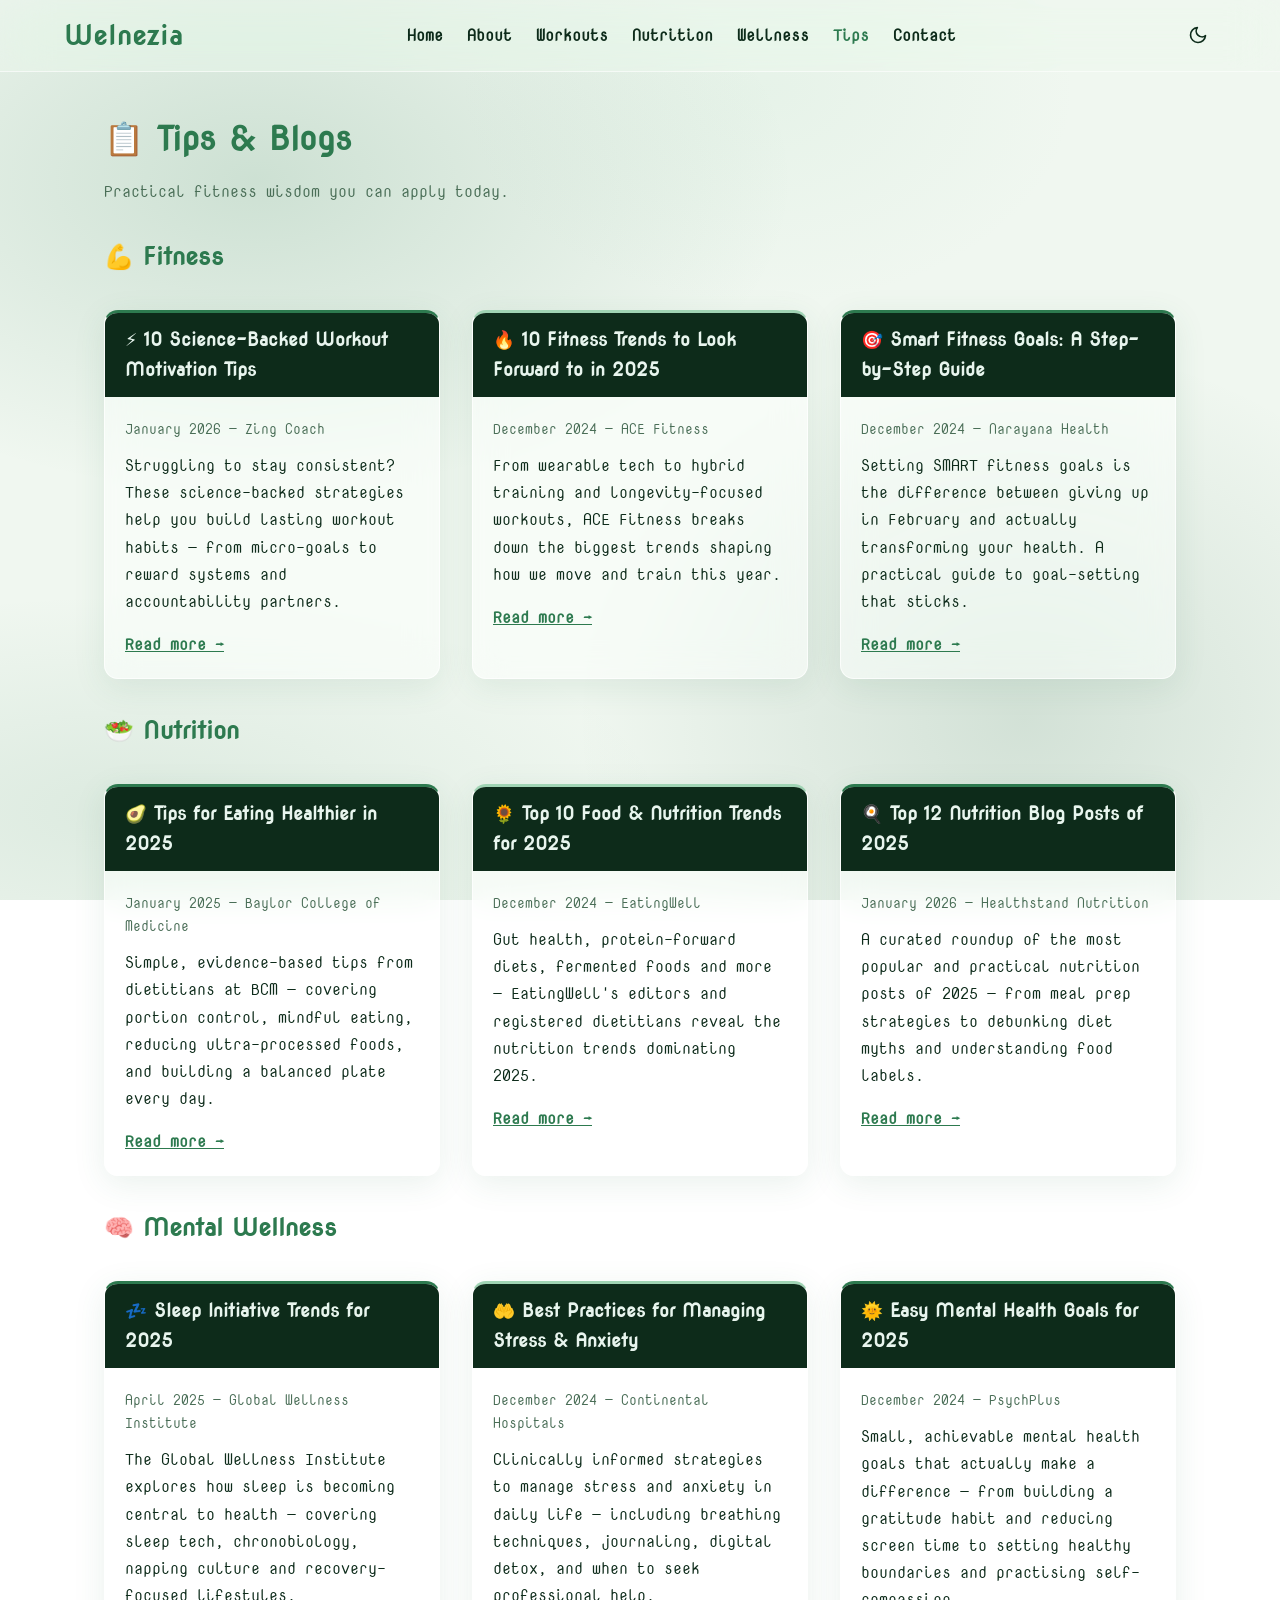
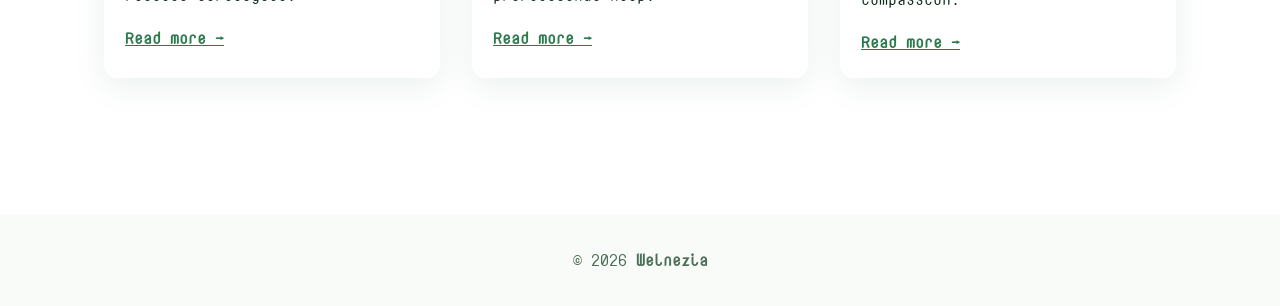
==== blogs.html @ dfc25dbd "updated homepage" ====
<!DOCTYPE html>
<html lang="en">
<head>
  <meta charset="UTF-8">
  <meta name="viewport" content="width=device-width, initial-scale=1.0">
  <title>Welnezia | Tips & Blogs</title>
  <meta name="description" content="Welnezia – Practical fitness, nutrition and wellness blog articles.">
  <meta name="keywords" content="fitness blog, nutrition tips, wellness, mental health, workout advice">
  <link rel="preconnect" href="https://fonts.googleapis.com">
  <link rel="preconnect" href="https://fonts.gstatic.com" crossorigin>
  <link href="https://fonts.googleapis.com/css2?family=Nova+Mono&family=Nova+Round&display=swap" rel="stylesheet">
  <link rel="stylesheet" href="css/style.css">
</head>
<body>

  <header>
    <a href="index.html" class="logo">Welnezia</a>
    <nav>
      <ul class="nav-links">
        <li><a href="index.html">Home</a></li>
        <li><a href="about.html">About</a></li>
        <li><a href="workouts.html">Workouts</a></li>
        <li><a href="nutrition.html">Nutrition</a></li>
        <li><a href="mental.html">Wellness</a></li>
        <li><a href="blogs.html" class="active">Tips</a></li>
        <li><a href="contact.html">Contact</a></li>
      </ul>
    </nav>
    <div class="nav-controls">
      <button id="theme-toggle" aria-label="Toggle theme"></button>
      <button id="hamburger" aria-label="Open menu"></button>
    </div>
  </header>

  <div id="mobile-menu">
    <a href="index.html">Home</a>
    <a href="about.html">About</a>
    <a href="workouts.html">Workouts</a>
    <a href="nutrition.html">Nutrition</a>
    <a href="mental.html">Wellness</a>
    <a href="blogs.html" class="active">Tips</a>
    <a href="contact.html">Contact</a>
  </div>

  <main>

    <h1>&#128203; Tips &amp; Blogs</h1>
    <p style="color:var(--text-muted); margin-bottom:2rem;">Practical fitness wisdom you can apply today.</p>

    <!-- Fitness -->
    <section style="margin-bottom:2rem;">
      <h2>&#128170; Fitness</h2>
      <div class="grid-container">

        <div class="card">
          <div class="card-heading">&#9889; 10 Science-Backed Workout Motivation Tips</div>
          <div class="card-body">
            <p style="font-size:0.85rem; color:var(--text-muted); margin-bottom:0.75rem;">January 2026 &mdash; Zing Coach</p>
            <p>Struggling to stay consistent? These science-backed strategies help you build lasting workout habits — from micro-goals to reward systems and accountability partners.</p>
            <a href="https://www.zing.coach/fitness-library/workout-motivation-tips" target="_blank" rel="noopener noreferrer" style="color:var(--primary); font-weight:600; display:inline-block; margin-top:1rem;">Read more &rarr;</a>
          </div>
        </div>

        <div class="card">
          <div class="card-heading">&#128293; 10 Fitness Trends to Look Forward to in 2025</div>
          <div class="card-body">
            <p style="font-size:0.85rem; color:var(--text-muted); margin-bottom:0.75rem;">December 2024 &mdash; ACE Fitness</p>
            <p>From wearable tech to hybrid training and longevity-focused workouts, ACE Fitness breaks down the biggest trends shaping how we move and train this year.</p>
            <a href="https://www.acefitness.org/resources/pros/expert-articles/8776/10-fitness-trends-to-look-forward-to-in-2025/" target="_blank" rel="noopener noreferrer" style="color:var(--primary); font-weight:600; display:inline-block; margin-top:1rem;">Read more &rarr;</a>
          </div>
        </div>

        <div class="card">
          <div class="card-heading">&#127919; Smart Fitness Goals: A Step-by-Step Guide</div>
          <div class="card-body">
            <p style="font-size:0.85rem; color:var(--text-muted); margin-bottom:0.75rem;">December 2024 &mdash; Narayana Health</p>
            <p>Setting SMART fitness goals is the difference between giving up in February and actually transforming your health. A practical guide to goal-setting that sticks.</p>
            <a href="https://www.narayanahealth.org/blog/smart-fitness-goals-for-a-step-by-step-guide-to-a-healthier-you" target="_blank" rel="noopener noreferrer" style="color:var(--primary); font-weight:600; display:inline-block; margin-top:1rem;">Read more &rarr;</a>
          </div>
        </div>

      </div>
    </section>

    <!-- Nutrition -->
    <section style="margin-bottom:2rem;">
      <h2>&#129367; Nutrition</h2>
      <div class="grid-container">

        <div class="card">
          <div class="card-heading">&#129361; Tips for Eating Healthier in 2025</div>
          <div class="card-body">
            <p style="font-size:0.85rem; color:var(--text-muted); margin-bottom:0.75rem;">January 2025 &mdash; Baylor College of Medicine</p>
            <p>Simple, evidence-based tips from dietitians at BCM — covering portion control, mindful eating, reducing ultra-processed foods, and building a balanced plate every day.</p>
            <a href="https://www.bcm.edu/news/tips-for-eating-healthier-in-2025" target="_blank" rel="noopener noreferrer" style="color:var(--primary); font-weight:600; display:inline-block; margin-top:1rem;">Read more &rarr;</a>
          </div>
        </div>

        <div class="card">
          <div class="card-heading">&#127803; Top 10 Food &amp; Nutrition Trends for 2025</div>
          <div class="card-body">
            <p style="font-size:0.85rem; color:var(--text-muted); margin-bottom:0.75rem;">December 2024 &mdash; EatingWell</p>
            <p>Gut health, protein-forward diets, fermented foods and more — EatingWell's editors and registered dietitians reveal the nutrition trends dominating 2025.</p>
            <a href="https://www.eatingwell.com/eatingwell-food-and-nutrition-trends-2025-8761210" target="_blank" rel="noopener noreferrer" style="color:var(--primary); font-weight:600; display:inline-block; margin-top:1rem;">Read more &rarr;</a>
          </div>
        </div>

        <div class="card">
          <div class="card-heading">&#127859; Top 12 Nutrition Blog Posts of 2025</div>
          <div class="card-body">
            <p style="font-size:0.85rem; color:var(--text-muted); margin-bottom:0.75rem;">January 2026 &mdash; Healthstand Nutrition</p>
            <p>A curated roundup of the most popular and practical nutrition posts of 2025 — from meal prep strategies to debunking diet myths and understanding food labels.</p>
            <a href="https://www.healthstandnutrition.com/top-nutrition-blog-posts-2025/" target="_blank" rel="noopener noreferrer" style="color:var(--primary); font-weight:600; display:inline-block; margin-top:1rem;">Read more &rarr;</a>
          </div>
        </div>

      </div>
    </section>

    <!-- Mental Wellness -->
    <section style="margin-bottom:2rem;">
      <h2>&#129504; Mental Wellness</h2>
      <div class="grid-container">

        <div class="card">
          <div class="card-heading">&#128164; Sleep Initiative Trends for 2025</div>
          <div class="card-body">
            <p style="font-size:0.85rem; color:var(--text-muted); margin-bottom:0.75rem;">April 2025 &mdash; Global Wellness Institute</p>
            <p>The Global Wellness Institute explores how sleep is becoming central to health — covering sleep tech, chronobiology, napping culture and recovery-focused lifestyles.</p>
            <a href="https://globalwellnessinstitute.org/global-wellness-institute-blog/2025/04/02/sleep-initiative-trends-for-2025/" target="_blank" rel="noopener noreferrer" style="color:var(--primary); font-weight:600; display:inline-block; margin-top:1rem;">Read more &rarr;</a>
          </div>
        </div>

        <div class="card">
          <div class="card-heading">&#129330; Best Practices for Managing Stress &amp; Anxiety</div>
          <div class="card-body">
            <p style="font-size:0.85rem; color:var(--text-muted); margin-bottom:0.75rem;">December 2024 &mdash; Continental Hospitals</p>
            <p>Clinically informed strategies to manage stress and anxiety in daily life — including breathing techniques, journaling, digital detox, and when to seek professional help.</p>
            <a href="https://continentalhospitals.com/blog/start-2025-healthy-best-practices-for-managing-stress-and-anxiety/" target="_blank" rel="noopener noreferrer" style="color:var(--primary); font-weight:600; display:inline-block; margin-top:1rem;">Read more &rarr;</a>
          </div>
        </div>

        <div class="card">
          <div class="card-heading">&#127774; Easy Mental Health Goals for 2025</div>
          <div class="card-body">
            <p style="font-size:0.85rem; color:var(--text-muted); margin-bottom:0.75rem;">December 2024 &mdash; PsychPlus</p>
            <p>Small, achievable mental health goals that actually make a difference — from building a gratitude habit and reducing screen time to setting healthy boundaries and practising self-compassion.</p>
            <a href="https://psychplus.com/blog/step-into-2025-with-these-easy-mental-health-goals/" target="_blank" rel="noopener noreferrer" style="color:var(--primary); font-weight:600; display:inline-block; margin-top:1rem;">Read more &rarr;</a>
          </div>
        </div>

      </div>
    </section>

  </main>

  <footer>
    <p>&copy; 2026 <strong>Welnezia</strong></p>
  </footer>

  <script src="js/script.js"></script>
</body>
</html>
---- css/style.css ----
@import url('https://fonts.googleapis.com/css2?family=Nova+Mono&family=Nova+Round&display=swap');

/* ── Reset ── */
*, *::before, *::after { box-sizing: border-box; margin: 0; padding: 0; }
html {
  scroll-behavior: smooth;
  font-size: 16px;
}
body {
  overflow-x: clip;
  max-width: 100%;
}

/* ── CSS Variables ── */
:root {
  --green-50:  #e8f5ee;
  --green-100: #c8e6d4;
  --green-200: #a0d4b4;
  --green-400: #2d7a4f;
  --green-600: #1e5c3a;
  --green-800: #133d27;
  --green-900: #0d2b1a;

  --bg:                #f0f7f0;
  --surface:           rgba(255,255,255,0.55);
  --primary:           var(--green-400);
  --text:              #0d2b1a;
  --text-muted:        #4a6e57;
  --border:            rgba(255,255,255,0.70);
  --card-heading-bg:   var(--green-900);
  --card-heading-text: var(--green-50);
  --shadow:            0 8px 32px rgba(45,122,79,0.10);
  --nav-bg:            rgba(240,247,240,0.45);
  --nav-border:        rgba(255,255,255,0.60);
  --error:             #b91c1c;
  --font-display:      'Nova Round', system-ui, sans-serif;
  --font-body:         'Nova Mono', monospace;
}

[data-theme="dark"] {
  --bg:                #0a0f0b;
  --surface:           rgba(20,35,25,0.60);
  --primary:           #4db87a;
  --text:              #e8f5ee;
  --text-muted:        #8aab8a;
  --border:            rgba(255,255,255,0.07);
  --card-heading-bg:   var(--green-50);
  --card-heading-text: var(--green-900);
  --shadow:            0 8px 32px rgba(0,0,0,0.50);
  --nav-bg:            rgba(10,15,11,0.55);
  --nav-border:        rgba(255,255,255,0.08);
  --error:             #f87171;
}

/* ── Mesh Gradient Background ── */
body {
  font-family: var(--font-body);
  color: var(--text);
  line-height: 1.7;
  min-height: 100vh;
  transition: color 0.3s;
}

body::before {
  content: '';
  position: fixed;
  inset: 0;
  z-index: -1;
  background:
    radial-gradient(ellipse 60% 50% at 20% 20%, rgba(45,122,79,0.18) 0%, transparent 70%),
    radial-gradient(ellipse 50% 60% at 80% 80%, rgba(30,92,58,0.14) 0%, transparent 70%),
    radial-gradient(ellipse 40% 40% at 60% 10%, rgba(160,212,180,0.12) 0%, transparent 60%),
    radial-gradient(ellipse 70% 40% at 10% 90%, rgba(45,122,79,0.10) 0%, transparent 60%),
    var(--bg);
  transition: background 0.3s;
}

[data-theme="dark"] body::before {
  background:
    radial-gradient(ellipse 50% 40% at 15% 25%, rgba(20,50,30,0.55) 0%, transparent 70%),
    radial-gradient(ellipse 40% 50% at 85% 75%, rgba(13,43,26,0.50) 0%, transparent 70%),
    radial-gradient(ellipse 30% 35% at 55% 5%,  rgba(30,60,40,0.30) 0%, transparent 60%),
    radial-gradient(ellipse 60% 30% at 5%  95%, rgba(10,25,15,0.40) 0%, transparent 60%),
    var(--bg);
}

/* ── Glassmorphism Navbar ── */
header {
  background: var(--nav-bg);
  backdrop-filter: blur(24px) saturate(180%);
  -webkit-backdrop-filter: blur(24px) saturate(180%);
  border-bottom: 1px solid var(--nav-border);
  padding: 0.85rem 5%;
  display: flex;
  justify-content: space-between;
  align-items: center;
  position: sticky;
  top: 0;
  z-index: 1000;
  width: 100%;
}

.logo {
  font-family: var(--font-display);
  font-size: 1.6rem;
  font-weight: 700;
  color: var(--primary);
  text-decoration: none;
  letter-spacing: 1px;
}

.nav-links {
  display: flex;
  list-style: none;
  gap: 1.5rem;
  align-items: center;
}

.nav-links a {
  text-decoration: none;
  color: var(--text);
  font-family: var(--font-body);
  font-weight: 600;
  transition: color 0.2s;
}

.nav-links a:hover,
.nav-links a.active { color: var(--primary); }

.nav-controls {
  display: flex;
  align-items: center;
  gap: 0.5rem;
}

#theme-toggle, #hamburger {
  background: none;
  border: none;
  cursor: pointer;
  color: var(--text);
  display: flex;
  align-items: center;
  justify-content: center;
  width: 36px;    /* ← ADDED */
  height: 36px;   /* ← ADDED */
  padding: 6px;
  border-radius: 6px;
  transition: background 0.2s;
}

#theme-toggle:hover, #hamburger:hover { background: rgba(45,122,79,0.12); }

/* ── Mobile Menu ── */
#mobile-menu {
  display: none;
  position: fixed;
  top: 57px;
  left: 0;
  right: 0;
  background: var(--nav-bg);
  backdrop-filter: blur(24px) saturate(180%);
  -webkit-backdrop-filter: blur(24px) saturate(180%);
  border-bottom: 1px solid var(--nav-border);
  padding: 1rem 5%;
  flex-direction: column;
  gap: 1rem;
  z-index: 1001;
  width: 100%;
}

#mobile-menu.open { display: flex; }

#mobile-menu a {
  text-decoration: none;
  color: var(--text);
  font-family: var(--font-body);
  font-weight: 600;
  padding: 0.5rem 0;
  border-bottom: 1px solid var(--border);
  transition: color 0.2s;
}

#mobile-menu a:hover { color: var(--primary); }

#hamburger { display: none; }

@media (max-width: 768px) {
  .nav-links { display: none; }
  #hamburger  { display: flex; }
}

/* ── Main Layout ── */
main {
  max-width: 1200px;
  margin: 0 auto;
  padding: 2.5rem 5%;
  min-height: 80vh;
  width: 100%;
}

h1, h2, h3, h4 {
  font-family: var(--font-display);
  color: var(--primary);
  margin-bottom: 0.75rem;
}

/* ── Hero Section ── */
.hero {
  text-align: center;
  padding: 5rem 1rem 4rem;
}

.hero h1 { font-size: 3rem; margin-bottom: 1rem; }
.hero p  { font-size: 1.1rem; color: var(--text-muted); max-width: 600px; margin: 0 auto 2rem; }

/* ── Glass Cards ── */
.card {
  background: var(--surface);
  backdrop-filter: blur(16px) saturate(160%);
  -webkit-backdrop-filter: blur(16px) saturate(160%);
  border: 1px solid var(--border);
  border-radius: 14px;
  box-shadow: var(--shadow);
  overflow: hidden;
  transition: transform 0.3s, box-shadow 0.3s;
}

.card:hover {
  transform: translateY(-6px);
  box-shadow: 0 16px 48px rgba(45,122,79,0.18);
}

.card-heading {
  background: var(--card-heading-bg);
  color: var(--card-heading-text);
  font-family: var(--font-display);
  font-size: 1.1rem;
  font-weight: 700;
  padding: 0.75rem 1.25rem;
}

.card-body { padding: 1.25rem; }

/* ── Grid ── */
.grid-container {
  display: grid;
  grid-template-columns: repeat(auto-fit, minmax(280px, 1fr));
  gap: 2rem;
  margin: 2rem 0;
}

/* ── Buttons ── */
.btn {
  display: inline-block;
  padding: 0.75rem 1.8rem;
  background: var(--primary);
  color: #fff;
  border: none;
  border-radius: 8px;
  cursor: pointer;
  font-family: var(--font-body);
  font-weight: 700;
  text-decoration: none;
  transition: transform 0.2s, filter 0.2s;
}

.btn:hover { transform: translateY(-2px); filter: brightness(1.12); }

/* ── Tables ── */
table           { width: 100%; border-collapse: collapse; margin: 2rem 0; }
caption         { padding: 0.75rem; font-family: var(--font-display); color: var(--text-muted); }
th, td          { padding: 0.85rem 1rem; border: 1px solid rgba(45,122,79,0.2); text-align: left; }
thead th        { background: var(--green-400); color: #fff; font-family: var(--font-display); }
tbody tr:nth-child(even) { background: rgba(45,122,79,0.05); }
tfoot td        { font-weight: bold; background: rgba(45,122,79,0.08); }

/* ── Forms ── */
form {
  background: var(--surface);
  backdrop-filter: blur(16px);
  -webkit-backdrop-filter: blur(16px);
  border: 1px solid var(--border);
  border-radius: 14px;
  padding: 2rem;
  max-width: 620px;
  margin: 0 auto;
  display: flex;
  flex-direction: column;
  gap: 1rem;
  width: 100%;
}

fieldset { border: 1px solid rgba(45,122,79,0.25); padding: 1.25rem; border-radius: 8px; }
legend   { padding: 0 0.5rem; color: var(--primary); font-family: var(--font-display); }
label    { font-weight: 600; display: block; margin-top: 0.5rem; }

input[type="text"],
input[type="email"],
input[type="tel"],
input[type="date"],
input[type="number"],
select, textarea {
  width: 100%;
  padding: 0.7rem 1rem;
  border: 1px solid rgba(45,122,79,0.3);
  border-radius: 6px;
  background: rgba(255,255,255,0.3);
  color: var(--text);
  font-family: var(--font-body);
  margin-top: 0.3rem;
}

[data-theme="dark"] input,
[data-theme="dark"] select,
[data-theme="dark"] textarea { background: rgba(20,50,30,0.4); }

input:focus, textarea:focus, select:focus { outline: 2px solid var(--primary); }
.error-msg { color: var(--error); font-size: 0.82rem; display: none; }

/* ---Daily Motivation Widget ---*/
.motivation-section {
  text-align: center;
  max-width: 700px;
  margin: 2rem auto;
}

#motivationBox {
  max-width: 600px;
  margin: 1.5rem auto 0;
}

#motivationText {
  color: var(--text-muted);
}


/* ── Details/Summary ── */
details {
  background: var(--surface);
  backdrop-filter: blur(12px);
  border: 1px solid var(--border);
  border-radius: 10px;
  padding: 1rem 1.25rem;
  margin-bottom: 1rem;
}

summary    { cursor: pointer; color: var(--primary); font-family: var(--font-display); font-weight: 700; }
details p  { margin-top: 0.75rem; color: var(--text-muted); }

/* ── Media ── */
img, video      { max-width: 100%; height: auto; border-radius: 10px; }
.media-wrapper  { margin: 2rem 0; text-align: center; max-width: 100%; overflow: hidden; }
canvas          { border-radius: 10px; background: var(--surface); border: 1px solid var(--border); max-width: 100%; }
iframe          { border-radius: 10px; max-width: 100%; }

/* ── Footer ── */
footer {
  text-align: center;
  padding: 2rem;
  background: var(--nav-bg);
  backdrop-filter: blur(24px);
  border-top: 1px solid var(--nav-border);
  font-family: var(--font-body);
  color: var(--text-muted);
  margin-top: 4rem;
  width: 100%;
}

/* ── Selectors / Pseudo-classes / Pseudo-elements ── */
nav > ul > li > a:not(.active):hover  { opacity: 0.8; }
.card:nth-child(odd)                  { border-top: 3px solid var(--primary); }
.card:nth-child(even)                 { border-top: 3px solid var(--green-200); }
input[type="checkbox"] + label        { cursor: pointer; }
.card::before                         { content: ''; display: block; }
details summary::after                { content: ' ▾'; }
details[open] summary::after          { content: ' ▴'; }

/* ── Responsive ── */
@media (max-width: 768px) {
  .hero h1         { font-size: 2rem; }
  .hero            { padding: 3rem 1rem 2rem; }
  main             { padding: 1.5rem 4%; }
  .grid-container  { grid-template-columns: 1fr; }
  table            { font-size: 0.78rem; display: block; overflow-x: auto; -webkit-overflow-scrolling: touch; }
  th, td           { padding: 0.5rem 0.6rem; white-space: nowrap; }
  img, iframe, video { max-width: 100%; }
  form             { padding: 1.25rem; }
  .btn             { width: 100%; text-align: center; }
}
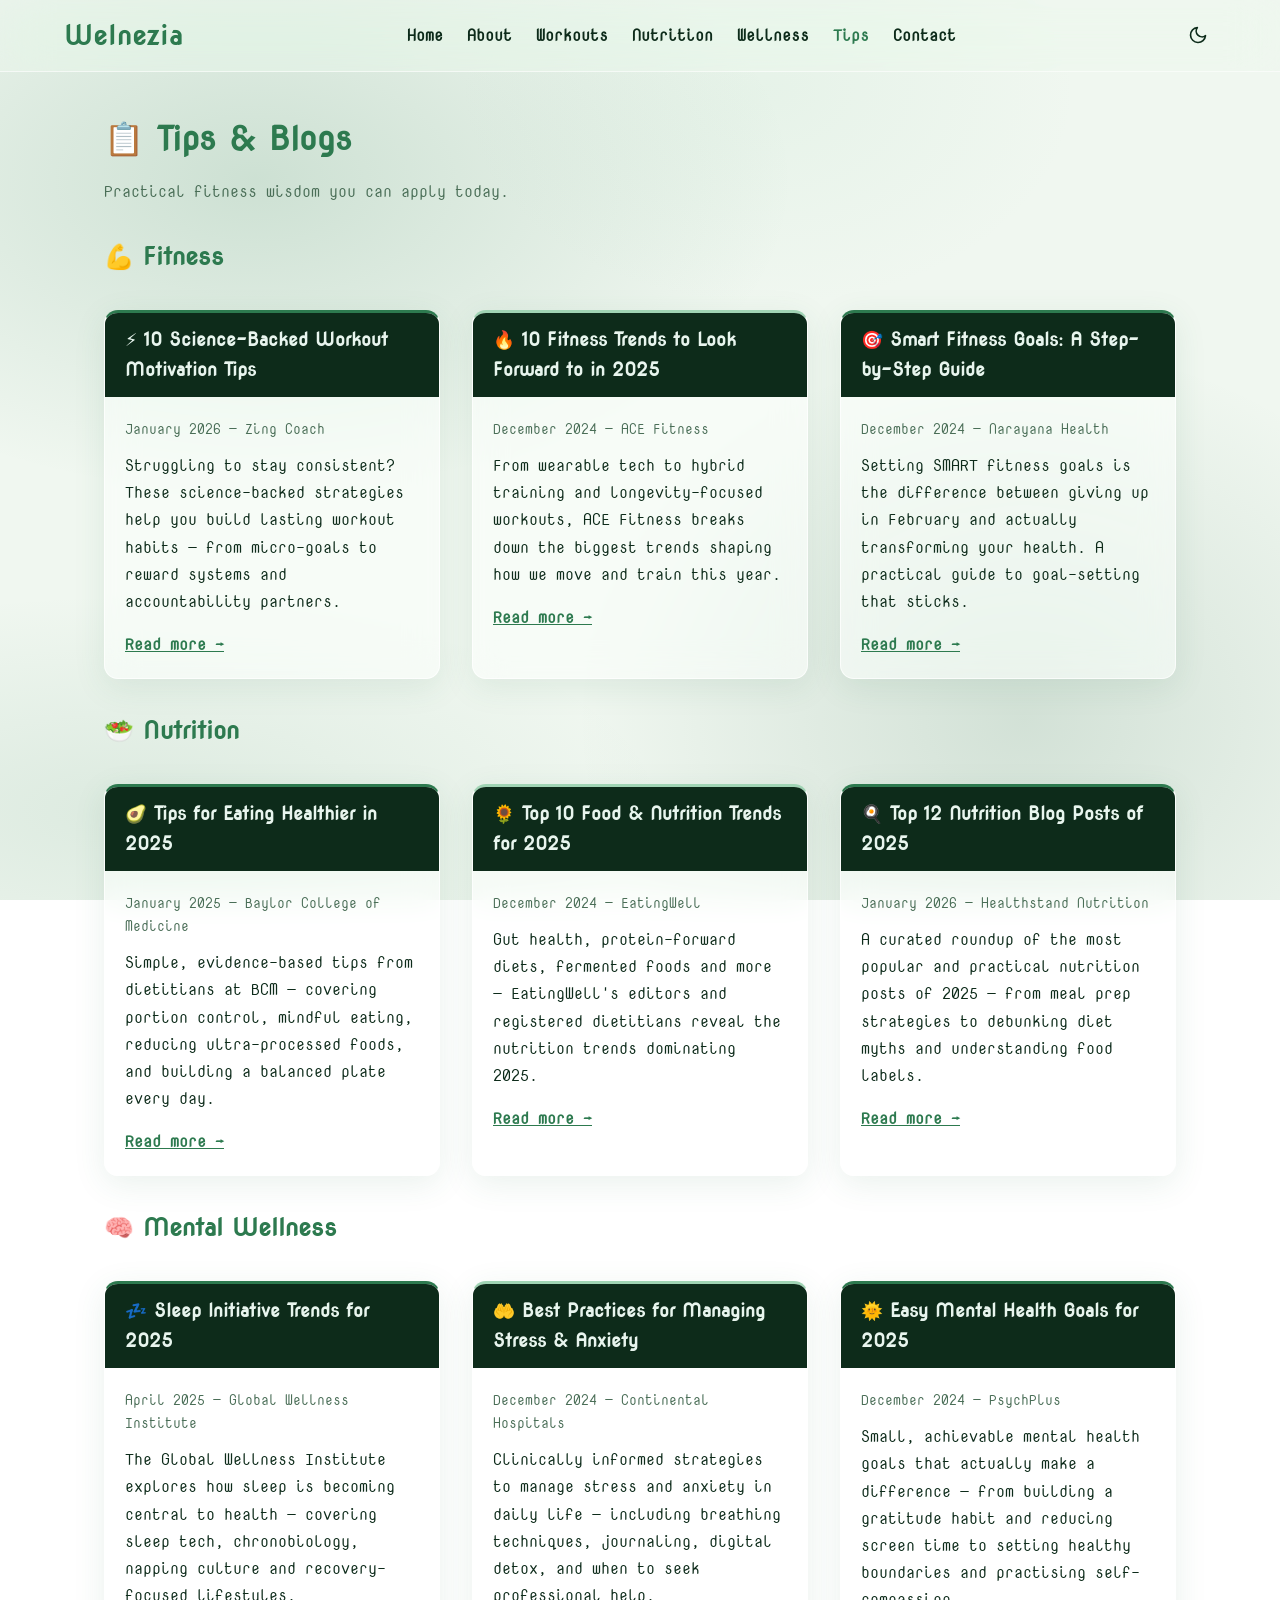
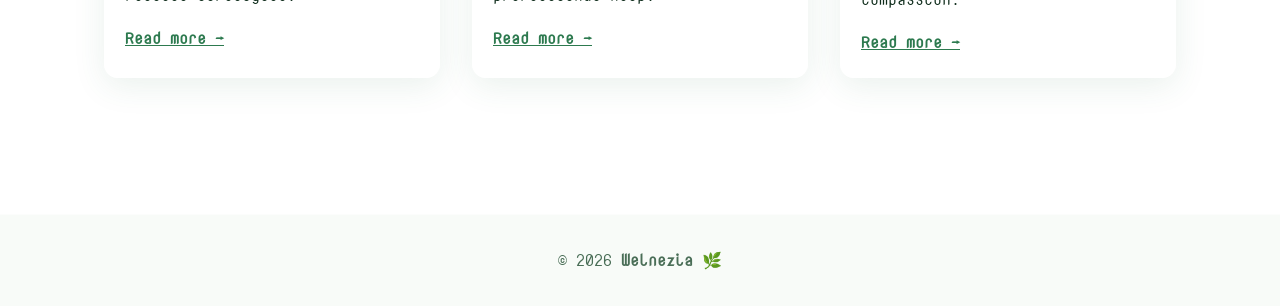
==== commit 48688cec: "added audio, updated about page" ====
--- a/blogs.html
+++ b/blogs.html
@@ -44,16 +44,16 @@
 
   <main>
 
-    <h1>&#128203; Tips &amp; Blogs</h1>
+    <h1>📋 Tips &amp; Blogs</h1>
     <p style="color:var(--text-muted); margin-bottom:2rem;">Practical fitness wisdom you can apply today.</p>
 
     <!-- Fitness -->
     <section style="margin-bottom:2rem;">
-      <h2>&#128170; Fitness</h2>
+      <h2>💪 Fitness</h2>
       <div class="grid-container">
 
         <div class="card">
-          <div class="card-heading">&#9889; 10 Science-Backed Workout Motivation Tips</div>
+          <div class="card-heading">⚡ 10 Science-Backed Workout Motivation Tips</div>
           <div class="card-body">
             <p style="font-size:0.85rem; color:var(--text-muted); margin-bottom:0.75rem;">January 2026 &mdash; Zing Coach</p>
             <p>Struggling to stay consistent? These science-backed strategies help you build lasting workout habits — from micro-goals to reward systems and accountability partners.</p>
@@ -62,7 +62,7 @@
         </div>
 
         <div class="card">
-          <div class="card-heading">&#128293; 10 Fitness Trends to Look Forward to in 2025</div>
+          <div class="card-heading">🔥 10 Fitness Trends to Look Forward to in 2025</div>
           <div class="card-body">
             <p style="font-size:0.85rem; color:var(--text-muted); margin-bottom:0.75rem;">December 2024 &mdash; ACE Fitness</p>
             <p>From wearable tech to hybrid training and longevity-focused workouts, ACE Fitness breaks down the biggest trends shaping how we move and train this year.</p>
@@ -71,7 +71,7 @@
         </div>
 
         <div class="card">
-          <div class="card-heading">&#127919; Smart Fitness Goals: A Step-by-Step Guide</div>
+          <div class="card-heading">🎯 Smart Fitness Goals: A Step-by-Step Guide</div>
           <div class="card-body">
             <p style="font-size:0.85rem; color:var(--text-muted); margin-bottom:0.75rem;">December 2024 &mdash; Narayana Health</p>
             <p>Setting SMART fitness goals is the difference between giving up in February and actually transforming your health. A practical guide to goal-setting that sticks.</p>
@@ -84,11 +84,11 @@
 
     <!-- Nutrition -->
     <section style="margin-bottom:2rem;">
-      <h2>&#129367; Nutrition</h2>
+      <h2>🥗 Nutrition</h2>
       <div class="grid-container">
 
         <div class="card">
-          <div class="card-heading">&#129361; Tips for Eating Healthier in 2025</div>
+          <div class="card-heading">🥑 Tips for Eating Healthier in 2025</div>
           <div class="card-body">
             <p style="font-size:0.85rem; color:var(--text-muted); margin-bottom:0.75rem;">January 2025 &mdash; Baylor College of Medicine</p>
             <p>Simple, evidence-based tips from dietitians at BCM — covering portion control, mindful eating, reducing ultra-processed foods, and building a balanced plate every day.</p>
@@ -97,7 +97,7 @@
         </div>
 
         <div class="card">
-          <div class="card-heading">&#127803; Top 10 Food &amp; Nutrition Trends for 2025</div>
+          <div class="card-heading">🌻 Top 10 Food &amp; Nutrition Trends for 2025</div>
           <div class="card-body">
             <p style="font-size:0.85rem; color:var(--text-muted); margin-bottom:0.75rem;">December 2024 &mdash; EatingWell</p>
             <p>Gut health, protein-forward diets, fermented foods and more — EatingWell's editors and registered dietitians reveal the nutrition trends dominating 2025.</p>
@@ -106,7 +106,7 @@
         </div>
 
         <div class="card">
-          <div class="card-heading">&#127859; Top 12 Nutrition Blog Posts of 2025</div>
+          <div class="card-heading">🍳 Top 12 Nutrition Blog Posts of 2025</div>
           <div class="card-body">
             <p style="font-size:0.85rem; color:var(--text-muted); margin-bottom:0.75rem;">January 2026 &mdash; Healthstand Nutrition</p>
             <p>A curated roundup of the most popular and practical nutrition posts of 2025 — from meal prep strategies to debunking diet myths and understanding food labels.</p>
@@ -119,11 +119,11 @@
 
     <!-- Mental Wellness -->
     <section style="margin-bottom:2rem;">
-      <h2>&#129504; Mental Wellness</h2>
+      <h2>🧠 Mental Wellness</h2>
       <div class="grid-container">
 
         <div class="card">
-          <div class="card-heading">&#128164; Sleep Initiative Trends for 2025</div>
+          <div class="card-heading">💤 Sleep Initiative Trends for 2025</div>
           <div class="card-body">
             <p style="font-size:0.85rem; color:var(--text-muted); margin-bottom:0.75rem;">April 2025 &mdash; Global Wellness Institute</p>
             <p>The Global Wellness Institute explores how sleep is becoming central to health — covering sleep tech, chronobiology, napping culture and recovery-focused lifestyles.</p>
@@ -132,7 +132,7 @@
         </div>
 
         <div class="card">
-          <div class="card-heading">&#129330; Best Practices for Managing Stress &amp; Anxiety</div>
+          <div class="card-heading">🤲 Best Practices for Managing Stress &amp; Anxiety</div>
           <div class="card-body">
             <p style="font-size:0.85rem; color:var(--text-muted); margin-bottom:0.75rem;">December 2024 &mdash; Continental Hospitals</p>
             <p>Clinically informed strategies to manage stress and anxiety in daily life — including breathing techniques, journaling, digital detox, and when to seek professional help.</p>
@@ -141,7 +141,7 @@
         </div>
 
         <div class="card">
-          <div class="card-heading">&#127774; Easy Mental Health Goals for 2025</div>
+          <div class="card-heading">🌞 Easy Mental Health Goals for 2025</div>
           <div class="card-body">
             <p style="font-size:0.85rem; color:var(--text-muted); margin-bottom:0.75rem;">December 2024 &mdash; PsychPlus</p>
             <p>Small, achievable mental health goals that actually make a difference — from building a gratitude habit and reducing screen time to setting healthy boundaries and practising self-compassion.</p>
--- a/css/style.css
+++ b/css/style.css
@@ -1,6 +1,9 @@
 @import url('https://fonts.googleapis.com/css2?family=Nova+Mono&family=Nova+Round&display=swap');
 
-/* ── Reset ── */
+
+/* ════════════════════════════════════════
+   RESET
+════════════════════════════════════════ */
 *, *::before, *::after { box-sizing: border-box; margin: 0; padding: 0; }
 html {
   scroll-behavior: smooth;
@@ -11,7 +14,10 @@
   max-width: 100%;
 }
 
-/* ── CSS Variables ── */
+
+/* ════════════════════════════════════════
+   CSS VARIABLES (Light Theme)
+════════════════════════════════════════ */
 :root {
   --green-50:  #e8f5ee;
   --green-100: #c8e6d4;
@@ -37,6 +43,10 @@
   --font-body:         'Nova Mono', monospace;
 }
 
+
+/* ════════════════════════════════════════
+   CSS VARIABLES (Dark Theme)
+════════════════════════════════════════ */
 [data-theme="dark"] {
   --bg:                #0a0f0b;
   --surface:           rgba(20,35,25,0.60);
@@ -52,7 +62,10 @@
   --error:             #f87171;
 }
 
-/* ── Mesh Gradient Background ── */
+
+/* ════════════════════════════════════════
+   MESH GRADIENT BACKGROUND
+════════════════════════════════════════ */
 body {
   font-family: var(--font-body);
   color: var(--text);
@@ -84,7 +97,10 @@
     var(--bg);
 }
 
-/* ── Glassmorphism Navbar ── */
+
+/* ════════════════════════════════════════
+   GLASSMORPHISM NAVBAR
+════════════════════════════════════════ */
 header {
   background: var(--nav-bg);
   backdrop-filter: blur(24px) saturate(180%);
@@ -107,6 +123,7 @@
   color: var(--primary);
   text-decoration: none;
   letter-spacing: 1px;
+  cursor: pointer;
 }
 
 .nav-links {
@@ -122,6 +139,7 @@
   font-family: var(--font-body);
   font-weight: 600;
   transition: color 0.2s;
+  cursor: pointer;
 }
 
 .nav-links a:hover,
@@ -141,8 +159,8 @@
   display: flex;
   align-items: center;
   justify-content: center;
-  width: 36px;    /* ← ADDED */
-  height: 36px;   /* ← ADDED */
+  width: 36px;
+  height: 36px;
   padding: 6px;
   border-radius: 6px;
   transition: background 0.2s;
@@ -150,7 +168,10 @@
 
 #theme-toggle:hover, #hamburger:hover { background: rgba(45,122,79,0.12); }
 
-/* ── Mobile Menu ── */
+
+/* ════════════════════════════════════════
+   MOBILE MENU
+════════════════════════════════════════ */
 #mobile-menu {
   display: none;
   position: fixed;
@@ -178,6 +199,7 @@
   padding: 0.5rem 0;
   border-bottom: 1px solid var(--border);
   transition: color 0.2s;
+  cursor: pointer;
 }
 
 #mobile-menu a:hover { color: var(--primary); }
@@ -189,7 +211,10 @@
   #hamburger  { display: flex; }
 }
 
-/* ── Main Layout ── */
+
+/* ════════════════════════════════════════
+   MAIN LAYOUT
+════════════════════════════════════════ */
 main {
   max-width: 1200px;
   margin: 0 auto;
@@ -204,7 +229,10 @@
   margin-bottom: 0.75rem;
 }
 
-/* ── Hero Section ── */
+
+/* ════════════════════════════════════════
+   HERO SECTION
+════════════════════════════════════════ */
 .hero {
   text-align: center;
   padding: 5rem 1rem 4rem;
@@ -213,7 +241,10 @@
 .hero h1 { font-size: 3rem; margin-bottom: 1rem; }
 .hero p  { font-size: 1.1rem; color: var(--text-muted); max-width: 600px; margin: 0 auto 2rem; }
 
-/* ── Glass Cards ── */
+
+/* ════════════════════════════════════════
+   GLASS CARDS
+════════════════════════════════════════ */
 .card {
   background: var(--surface);
   backdrop-filter: blur(16px) saturate(160%);
@@ -241,7 +272,10 @@
 
 .card-body { padding: 1.25rem; }
 
-/* ── Grid ── */
+
+/* ════════════════════════════════════════
+   GRID
+════════════════════════════════════════ */
 .grid-container {
   display: grid;
   grid-template-columns: repeat(auto-fit, minmax(280px, 1fr));
@@ -249,7 +283,10 @@
   margin: 2rem 0;
 }
 
-/* ── Buttons ── */
+
+/* ════════════════════════════════════════
+   BUTTONS
+════════════════════════════════════════ */
 .btn {
   display: inline-block;
   padding: 0.75rem 1.8rem;
@@ -266,7 +303,10 @@
 
 .btn:hover { transform: translateY(-2px); filter: brightness(1.12); }
 
-/* ── Tables ── */
+
+/* ════════════════════════════════════════
+   TABLES
+════════════════════════════════════════ */
 table           { width: 100%; border-collapse: collapse; margin: 2rem 0; }
 caption         { padding: 0.75rem; font-family: var(--font-display); color: var(--text-muted); }
 th, td          { padding: 0.85rem 1rem; border: 1px solid rgba(45,122,79,0.2); text-align: left; }
@@ -274,7 +314,10 @@
 tbody tr:nth-child(even) { background: rgba(45,122,79,0.05); }
 tfoot td        { font-weight: bold; background: rgba(45,122,79,0.08); }
 
-/* ── Forms ── */
+
+/* ════════════════════════════════════════
+   FORMS
+════════════════════════════════════════ */
 form {
   background: var(--surface);
   backdrop-filter: blur(16px);
@@ -292,7 +335,7 @@
 
 fieldset { border: 1px solid rgba(45,122,79,0.25); padding: 1.25rem; border-radius: 8px; }
 legend   { padding: 0 0.5rem; color: var(--primary); font-family: var(--font-display); }
-label    { font-weight: 600; display: block; margin-top: 0.5rem; }
+label    { font-weight: 600; display: block; margin-top: 0.5rem; cursor: pointer; }
 
 input[type="text"],
 input[type="email"],
@@ -310,6 +353,19 @@
   margin-top: 0.3rem;
 }
 
+/* ── Cursor UX cues ── */
+input[type="text"],
+input[type="email"],
+input[type="tel"],
+input[type="date"],
+input[type="number"],
+textarea            { cursor: text; }
+
+select              { cursor: pointer; }
+
+input[type="radio"],
+input[type="checkbox"] { cursor: pointer; }
+
 [data-theme="dark"] input,
 [data-theme="dark"] select,
 [data-theme="dark"] textarea { background: rgba(20,50,30,0.4); }
@@ -317,7 +373,10 @@
 input:focus, textarea:focus, select:focus { outline: 2px solid var(--primary); }
 .error-msg { color: var(--error); font-size: 0.82rem; display: none; }
 
-/* ---Daily Motivation Widget ---*/
+
+/* ════════════════════════════════════════
+   DAILY MOTIVATION WIDGET
+════════════════════════════════════════ */
 .motivation-section {
   text-align: center;
   max-width: 700px;
@@ -334,7 +393,9 @@
 }
 
 
-/* ── Details/Summary ── */
+/* ════════════════════════════════════════
+   DETAILS / SUMMARY (FAQ Accordion)
+════════════════════════════════════════ */
 details {
   background: var(--surface);
   backdrop-filter: blur(12px);
@@ -344,16 +405,22 @@
   margin-bottom: 1rem;
 }
 
-summary    { cursor: pointer; color: var(--primary); font-family: var(--font-display); font-weight: 700; }
-details p  { margin-top: 0.75rem; color: var(--text-muted); }
-
-/* ── Media ── */
+summary   { cursor: pointer; color: var(--primary); font-family: var(--font-display); font-weight: 700; }
+details p { margin-top: 0.75rem; color: var(--text-muted); }
+
+
+/* ════════════════════════════════════════
+   MEDIA
+════════════════════════════════════════ */
 img, video      { max-width: 100%; height: auto; border-radius: 10px; }
 .media-wrapper  { margin: 2rem 0; text-align: center; max-width: 100%; overflow: hidden; }
 canvas          { border-radius: 10px; background: var(--surface); border: 1px solid var(--border); max-width: 100%; }
 iframe          { border-radius: 10px; max-width: 100%; }
 
-/* ── Footer ── */
+
+/* ════════════════════════════════════════
+   FOOTER
+════════════════════════════════════════ */
 footer {
   text-align: center;
   padding: 2rem;
@@ -366,16 +433,40 @@
   width: 100%;
 }
 
-/* ── Selectors / Pseudo-classes / Pseudo-elements ── */
-nav > ul > li > a:not(.active):hover  { opacity: 0.8; }
-.card:nth-child(odd)                  { border-top: 3px solid var(--primary); }
-.card:nth-child(even)                 { border-top: 3px solid var(--green-200); }
-input[type="checkbox"] + label        { cursor: pointer; }
-.card::before                         { content: ''; display: block; }
-details summary::after                { content: ' ▾'; }
-details[open] summary::after          { content: ' ▴'; }
-
-/* ── Responsive ── */
+/* ::after on footer for a decorative touch */
+footer p::after {
+  content: ' 🌿';
+}
+
+
+/* ════════════════════════════════════════
+   SELECTORS, PSEUDO-CLASSES & PSEUDO-ELEMENTS
+════════════════════════════════════════ */
+
+/* Adjacent sibling — nav active underline indicator */
+.nav-links a.active + a { opacity: 1; }
+
+/* Descendant + :not() pseudo-class */
+nav > ul > li > a:not(.active):hover { opacity: 0.8; }
+
+/* nth-child on cards — alternating accent border */
+.card:nth-child(odd)  { border-top: 3px solid var(--primary); }
+.card:nth-child(even) { border-top: 3px solid var(--green-200); }
+
+/* Attribute selector on checkbox label */
+input[type="checkbox"] + label { cursor: pointer; }
+
+/* ::before pseudo-element — decorative card top line */
+.card::before { content: ''; display: block; }
+
+/* ::after pseudo-elements — FAQ arrow indicators */
+details summary::after       { content: ' ▾'; }
+details[open] summary::after { content: ' ▴'; }
+
+
+/* ════════════════════════════════════════
+   RESPONSIVE
+════════════════════════════════════════ */
 @media (max-width: 768px) {
   .hero h1         { font-size: 2rem; }
   .hero            { padding: 3rem 1rem 2rem; }
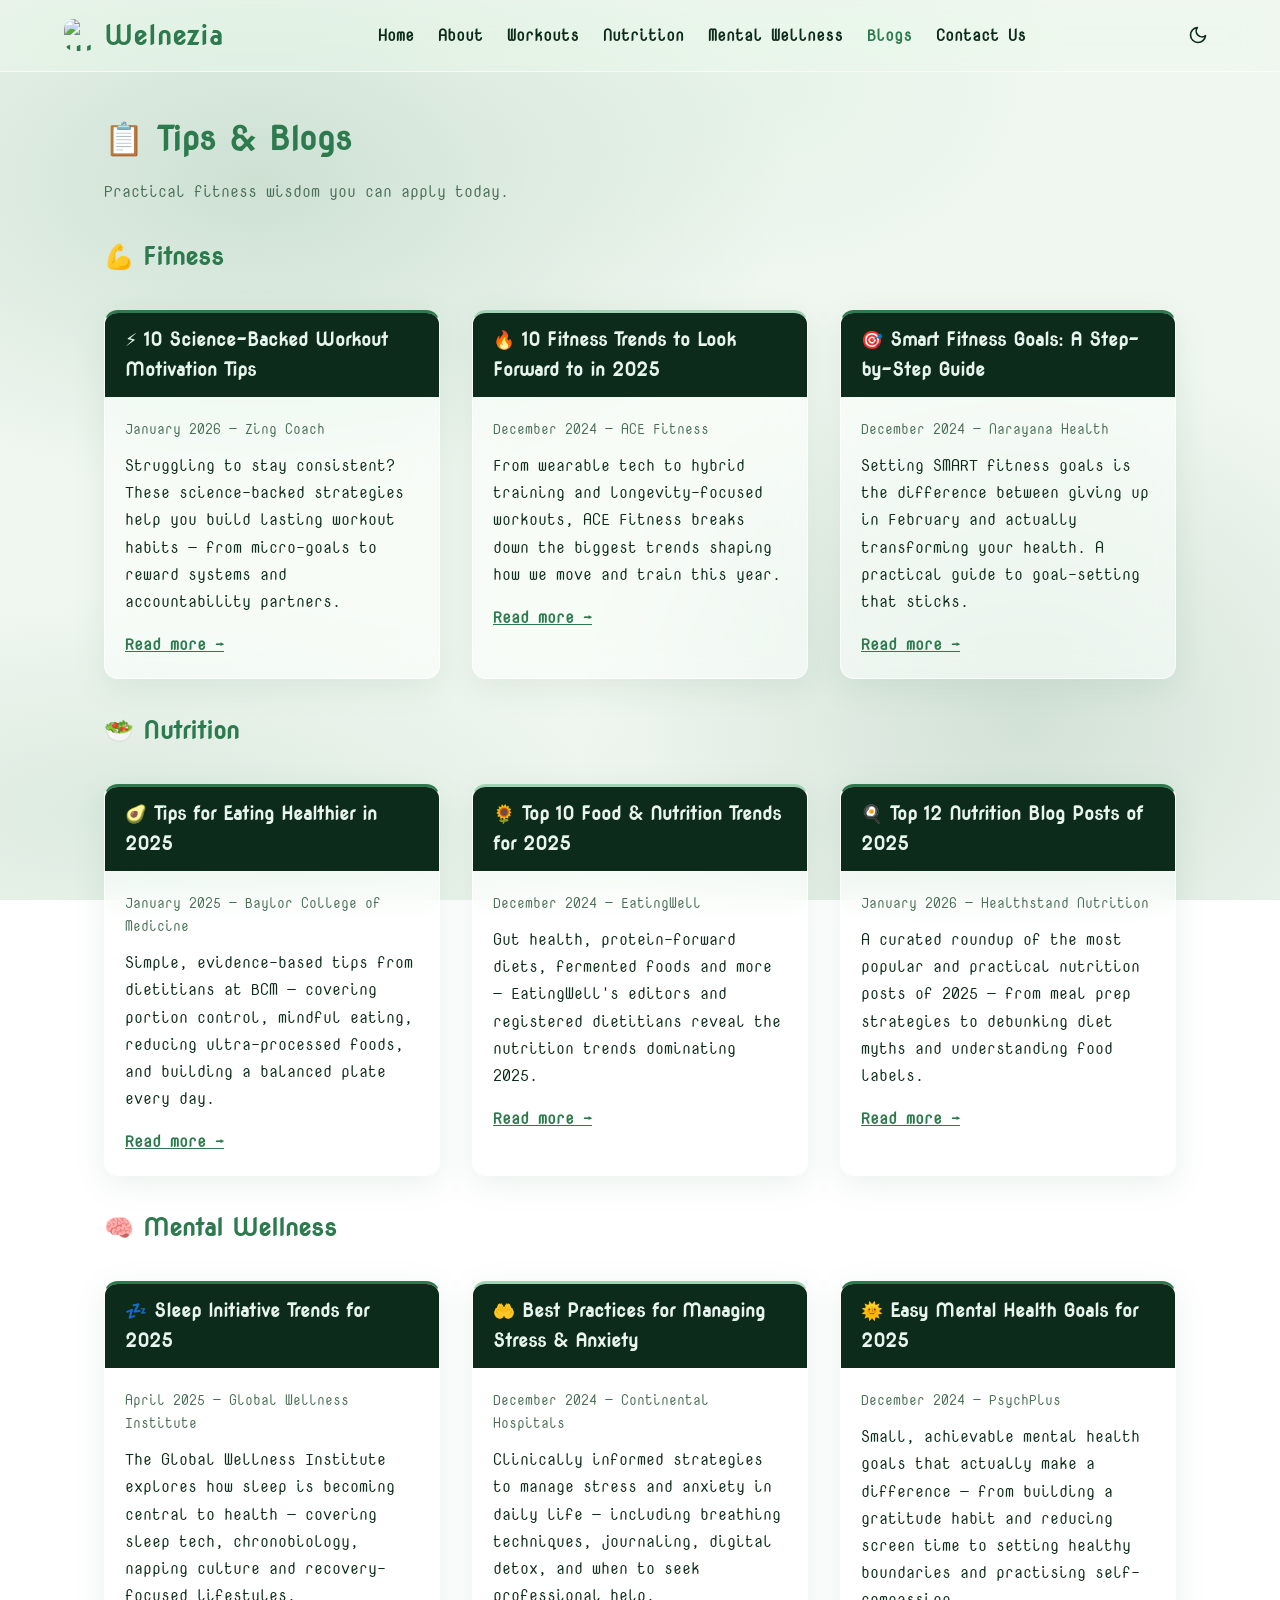
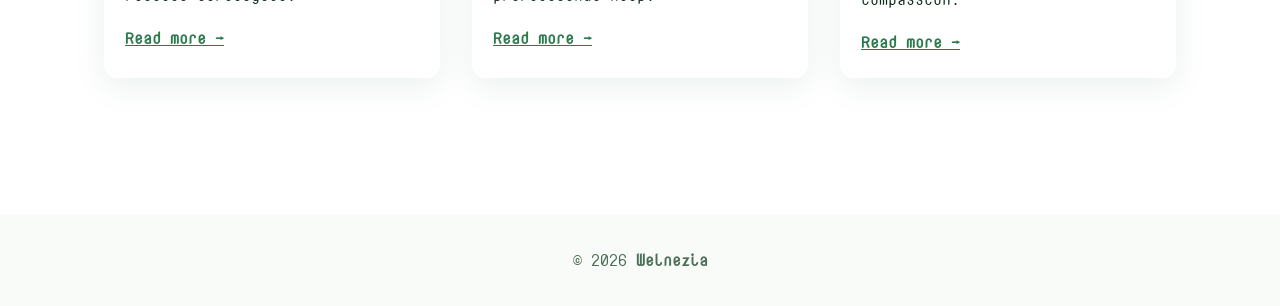
==== commit 04a15376: "updated style.css" ====
--- a/blogs.html
+++ b/blogs.html
@@ -6,6 +6,8 @@
   <title>Welnezia | Tips & Blogs</title>
   <meta name="description" content="Welnezia – Practical fitness, nutrition and wellness blog articles.">
   <meta name="keywords" content="fitness blog, nutrition tips, wellness, mental health, workout advice">
+  <meta property="og:title" content="Welnezia | Blogs">
+  <link rel="icon" href="assets/welnezia.svg" type="image/svg+xml">
   <link rel="preconnect" href="https://fonts.googleapis.com">
   <link rel="preconnect" href="https://fonts.gstatic.com" crossorigin>
   <link href="https://fonts.googleapis.com/css2?family=Nova+Mono&family=Nova+Round&display=swap" rel="stylesheet">
@@ -14,16 +16,19 @@
 <body>
 
   <header>
-    <a href="index.html" class="logo">Welnezia</a>
+    <a href="index.html" class="logo" style="display: flex; align-items: center; gap: 8px;">
+      <img src="assets/welnezia.svg" alt="Welnezia Logo" style="width: 32px; height: 32px; display: block;">
+      Welnezia
+    </a>
     <nav>
       <ul class="nav-links">
         <li><a href="index.html">Home</a></li>
         <li><a href="about.html">About</a></li>
         <li><a href="workouts.html">Workouts</a></li>
         <li><a href="nutrition.html">Nutrition</a></li>
-        <li><a href="mental.html">Wellness</a></li>
-        <li><a href="blogs.html" class="active">Tips</a></li>
-        <li><a href="contact.html">Contact</a></li>
+        <li><a href="mental.html">Mental Wellness</a></li>
+        <li><a href="blogs.html" class="active">Blogs</a></li>
+        <li><a href="contact.html">Contact Us</a></li>
       </ul>
     </nav>
     <div class="nav-controls">
@@ -37,9 +42,9 @@
     <a href="about.html">About</a>
     <a href="workouts.html">Workouts</a>
     <a href="nutrition.html">Nutrition</a>
-    <a href="mental.html">Wellness</a>
-    <a href="blogs.html" class="active">Tips</a>
-    <a href="contact.html">Contact</a>
+    <a href="mental.html">Mental Wellness</a>
+    <a href="blogs.html" class="active">Blogs</a>
+    <a href="contact.html">Contact Us</a>
   </div>
 
   <main>
--- a/css/style.css
+++ b/css/style.css
@@ -1,9 +1,6 @@
 @import url('https://fonts.googleapis.com/css2?family=Nova+Mono&family=Nova+Round&display=swap');
 
-
-/* ════════════════════════════════════════
-   RESET
-════════════════════════════════════════ */
+/*RESET*/
 *, *::before, *::after { box-sizing: border-box; margin: 0; padding: 0; }
 html {
   scroll-behavior: smooth;
@@ -15,9 +12,7 @@
 }
 
 
-/* ════════════════════════════════════════
-   CSS VARIABLES (Light Theme)
-════════════════════════════════════════ */
+/*CSS VARIABLES (Light Theme)*/
 :root {
   --green-50:  #e8f5ee;
   --green-100: #c8e6d4;
@@ -44,9 +39,7 @@
 }
 
 
-/* ════════════════════════════════════════
-   CSS VARIABLES (Dark Theme)
-════════════════════════════════════════ */
+/*CSS VARIABLES (Dark Theme)*/
 [data-theme="dark"] {
   --bg:                #0a0f0b;
   --surface:           rgba(20,35,25,0.60);
@@ -63,9 +56,7 @@
 }
 
 
-/* ════════════════════════════════════════
-   MESH GRADIENT BACKGROUND
-════════════════════════════════════════ */
+/*Mesh Gradient Background*/
 body {
   font-family: var(--font-body);
   color: var(--text);
@@ -98,9 +89,7 @@
 }
 
 
-/* ════════════════════════════════════════
-   GLASSMORPHISM NAVBAR
-════════════════════════════════════════ */
+/*Frost Glass Navbar*/
 header {
   background: var(--nav-bg);
   backdrop-filter: blur(24px) saturate(180%);
@@ -169,9 +158,7 @@
 #theme-toggle:hover, #hamburger:hover { background: rgba(45,122,79,0.12); }
 
 
-/* ════════════════════════════════════════
-   MOBILE MENU
-════════════════════════════════════════ */
+/*Mobile-Menu*/
 #mobile-menu {
   display: none;
   position: fixed;
@@ -212,9 +199,7 @@
 }
 
 
-/* ════════════════════════════════════════
-   MAIN LAYOUT
-════════════════════════════════════════ */
+/*Main Layout*/
 main {
   max-width: 1200px;
   margin: 0 auto;
@@ -230,9 +215,7 @@
 }
 
 
-/* ════════════════════════════════════════
-   HERO SECTION
-════════════════════════════════════════ */
+/*Hero Section*/
 .hero {
   text-align: center;
   padding: 5rem 1rem 4rem;
@@ -242,9 +225,7 @@
 .hero p  { font-size: 1.1rem; color: var(--text-muted); max-width: 600px; margin: 0 auto 2rem; }
 
 
-/* ════════════════════════════════════════
-   GLASS CARDS
-════════════════════════════════════════ */
+/*Feature Cards*/
 .card {
   background: var(--surface);
   backdrop-filter: blur(16px) saturate(160%);
@@ -273,9 +254,7 @@
 .card-body { padding: 1.25rem; }
 
 
-/* ════════════════════════════════════════
-   GRID
-════════════════════════════════════════ */
+/*Grid*/
 .grid-container {
   display: grid;
   grid-template-columns: repeat(auto-fit, minmax(280px, 1fr));
@@ -283,10 +262,7 @@
   margin: 2rem 0;
 }
 
-
-/* ════════════════════════════════════════
-   BUTTONS
-════════════════════════════════════════ */
+/*Buttons*/
 .btn {
   display: inline-block;
   padding: 0.75rem 1.8rem;
@@ -303,10 +279,7 @@
 
 .btn:hover { transform: translateY(-2px); filter: brightness(1.12); }
 
-
-/* ════════════════════════════════════════
-   TABLES
-════════════════════════════════════════ */
+/*Tables*/
 table           { width: 100%; border-collapse: collapse; margin: 2rem 0; }
 caption         { padding: 0.75rem; font-family: var(--font-display); color: var(--text-muted); }
 th, td          { padding: 0.85rem 1rem; border: 1px solid rgba(45,122,79,0.2); text-align: left; }
@@ -314,10 +287,7 @@
 tbody tr:nth-child(even) { background: rgba(45,122,79,0.05); }
 tfoot td        { font-weight: bold; background: rgba(45,122,79,0.08); }
 
-
-/* ════════════════════════════════════════
-   FORMS
-════════════════════════════════════════ */
+/*Forms*/
 form {
   background: var(--surface);
   backdrop-filter: blur(16px);
@@ -353,7 +323,7 @@
   margin-top: 0.3rem;
 }
 
-/* ── Cursor UX cues ── */
+/*Cursor UX cues*/
 input[type="text"],
 input[type="email"],
 input[type="tel"],
@@ -374,9 +344,7 @@
 .error-msg { color: var(--error); font-size: 0.82rem; display: none; }
 
 
-/* ════════════════════════════════════════
-   DAILY MOTIVATION WIDGET
-════════════════════════════════════════ */
+/*Daily Motivation Widget*/
 .motivation-section {
   text-align: center;
   max-width: 700px;
@@ -393,9 +361,7 @@
 }
 
 
-/* ════════════════════════════════════════
-   DETAILS / SUMMARY (FAQ Accordion)
-════════════════════════════════════════ */
+/*FAQ Section*/
 details {
   background: var(--surface);
   backdrop-filter: blur(12px);
@@ -408,19 +374,13 @@
 summary   { cursor: pointer; color: var(--primary); font-family: var(--font-display); font-weight: 700; }
 details p { margin-top: 0.75rem; color: var(--text-muted); }
 
-
-/* ════════════════════════════════════════
-   MEDIA
-════════════════════════════════════════ */
+/*Media*/
 img, video      { max-width: 100%; height: auto; border-radius: 10px; }
 .media-wrapper  { margin: 2rem 0; text-align: center; max-width: 100%; overflow: hidden; }
 canvas          { border-radius: 10px; background: var(--surface); border: 1px solid var(--border); max-width: 100%; }
 iframe          { border-radius: 10px; max-width: 100%; }
 
-
-/* ════════════════════════════════════════
-   FOOTER
-════════════════════════════════════════ */
+/*Footer*/
 footer {
   text-align: center;
   padding: 2rem;
@@ -433,15 +393,7 @@
   width: 100%;
 }
 
-/* ::after on footer for a decorative touch */
-footer p::after {
-  content: ' 🌿';
-}
-
-
-/* ════════════════════════════════════════
-   SELECTORS, PSEUDO-CLASSES & PSEUDO-ELEMENTS
-════════════════════════════════════════ */
+/*Selectors, Pseudo-classes & Pseudo-elements*/
 
 /* Adjacent sibling — nav active underline indicator */
 .nav-links a.active + a { opacity: 1; }
@@ -463,10 +415,7 @@
 details summary::after       { content: ' ▾'; }
 details[open] summary::after { content: ' ▴'; }
 
-
-/* ════════════════════════════════════════
-   RESPONSIVE
-════════════════════════════════════════ */
+/*Responsiveness*/
 @media (max-width: 768px) {
   .hero h1         { font-size: 2rem; }
   .hero            { padding: 3rem 1rem 2rem; }
